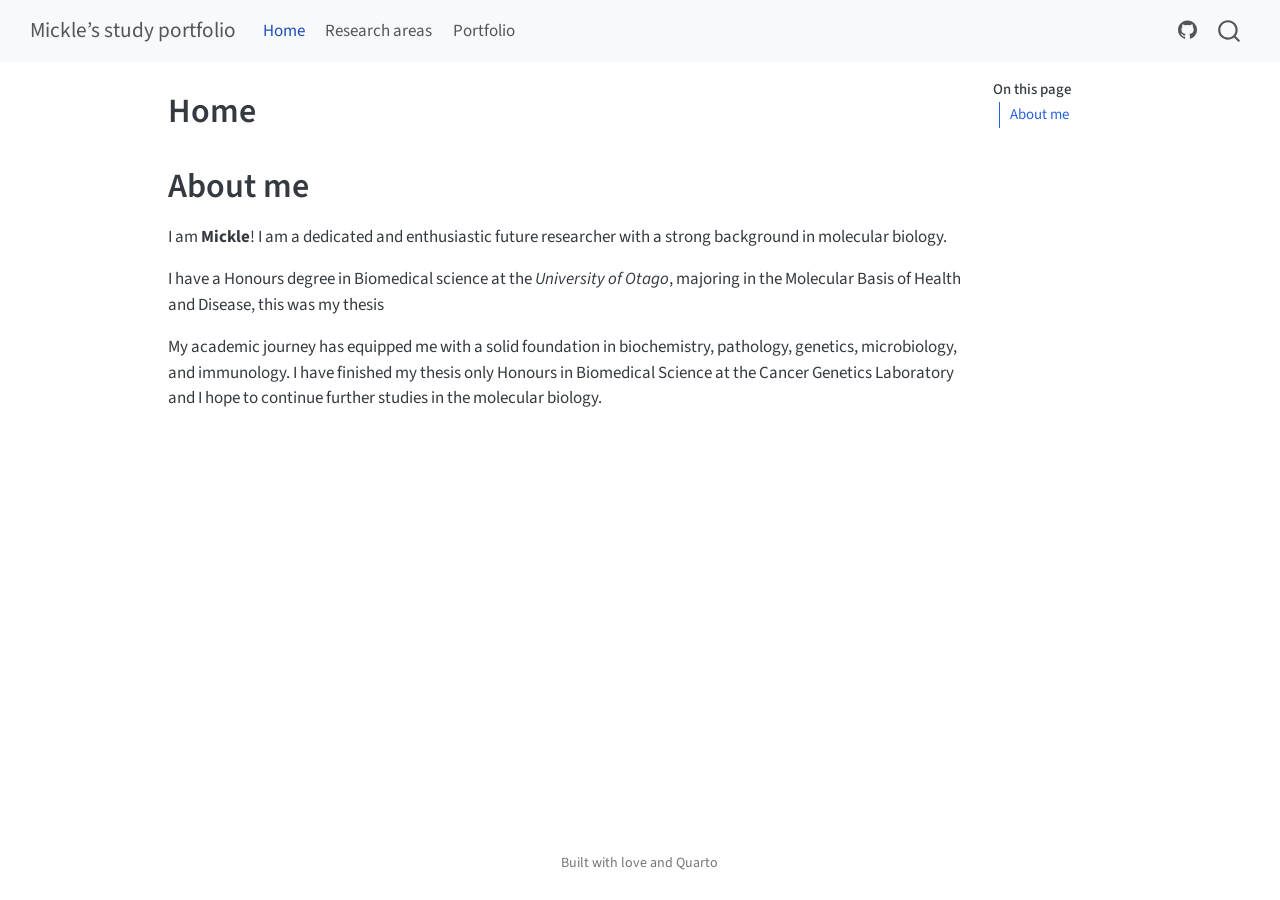
==== docs/index.html @ a11b0e27 "fist publish website" ====
<!DOCTYPE html>
<html xmlns="http://www.w3.org/1999/xhtml" lang="en" xml:lang="en"><head>

<meta charset="utf-8">
<meta name="generator" content="quarto-1.9.36">

<meta name="viewport" content="width=device-width, initial-scale=1.0, user-scalable=yes">


<title>Home – Mickle’s study portfolio</title>
<style>
/* Default styles provided by pandoc.
** See https://pandoc.org/MANUAL.html#variables-for-html for config info.
*/
code{white-space: pre-wrap;}
span.smallcaps{font-variant: small-caps;}
div.columns{display: flex; gap: min(4vw, 1.5em);}
div.column{flex: auto; overflow-x: auto;}
div.hanging-indent{margin-left: 1.5em; text-indent: -1.5em;}
ul.task-list{list-style: none;}
ul.task-list li input[type="checkbox"] {
  width: 0.8em;
  margin: 0 0.8em 0.2em -1em; /* quarto-specific, see https://github.com/quarto-dev/quarto-cli/issues/4556 */ 
  vertical-align: middle;
}
</style>


<script src="site_libs/quarto-nav/quarto-nav.js"></script>
<script src="site_libs/quarto-nav/headroom.min.js"></script>
<script src="site_libs/clipboard/clipboard.min.js"></script>
<script src="site_libs/quarto-search/autocomplete.umd.js"></script>
<script src="site_libs/quarto-search/fuse.min.js"></script>
<script src="site_libs/quarto-search/quarto-search.js"></script>
<meta name="quarto:offset" content="./">
<script src="site_libs/quarto-html/quarto.js" type="module"></script>
<script src="site_libs/quarto-html/tabsets/tabsets.js" type="module"></script>
<script src="site_libs/quarto-html/popper.min.js"></script>
<script src="site_libs/quarto-html/tippy.umd.min.js"></script>
<script src="site_libs/quarto-html/anchor.min.js"></script>
<link href="site_libs/quarto-html/tippy.css" rel="stylesheet">
<link href="site_libs/quarto-html/quarto-syntax-highlighting-845c23b38eaddc0f92fda52bfe77a8c8.css" rel="stylesheet" id="quarto-text-highlighting-styles">
<script src="site_libs/bootstrap/bootstrap.min.js"></script>
<link href="site_libs/bootstrap/bootstrap-icons.css" rel="stylesheet">
<link href="site_libs/bootstrap/bootstrap-a0f9fd0d421825b736dc1bbcbcba2219.min.css" rel="stylesheet" append-hash="true" id="quarto-bootstrap" data-mode="light">
<script id="quarto-search-options" type="application/json">{
  "location": "navbar",
  "copy-button": false,
  "collapse-after": 3,
  "panel-placement": "end",
  "type": "overlay",
  "limit": 50,
  "keyboard-shortcut": [
    "f",
    "/",
    "s"
  ],
  "show-item-context": false,
  "language": {
    "search-no-results-text": "No results",
    "search-matching-documents-text": "matching documents",
    "search-copy-link-title": "Copy link to search",
    "search-hide-matches-text": "Hide additional matches",
    "search-more-match-text": "more match in this document",
    "search-more-matches-text": "more matches in this document",
    "search-clear-button-title": "Clear",
    "search-text-placeholder": "",
    "search-detached-cancel-button-title": "Cancel",
    "search-submit-button-title": "Submit",
    "search-label": "Search"
  }
}</script>


</head>

<body class="nav-fixed quarto-light">

<div id="quarto-search-results"></div>
  <header id="quarto-header" class="headroom fixed-top">
    <nav class="navbar navbar-expand-lg " data-bs-theme="dark">
      <div class="navbar-container container-fluid">
      <div class="navbar-brand-container mx-auto">
    <a class="navbar-brand" href="./index.html">
    <span class="navbar-title">Mickle’s study portfolio</span>
    </a>
  </div>
            <div id="quarto-search" class="" title="Search"></div>
          <button class="navbar-toggler" type="button" data-bs-toggle="collapse" data-bs-target="#navbarCollapse" aria-controls="navbarCollapse" role="menu" aria-expanded="false" aria-label="Toggle navigation" onclick="if (window.quartoToggleHeadroom) { window.quartoToggleHeadroom(); }">
  <span class="navbar-toggler-icon"></span>
</button>
          <div class="collapse navbar-collapse" id="navbarCollapse">
            <ul class="navbar-nav navbar-nav-scroll me-auto">
  <li class="nav-item">
    <a class="nav-link active" href="./index.html" aria-current="page"> 
<span class="menu-text">Home</span></a>
  </li>  
  <li class="nav-item">
    <a class="nav-link" href="./research_focus.html"> 
<span class="menu-text">Research areas</span></a>
  </li>  
  <li class="nav-item">
    <a class="nav-link" href="./portfolio.html"> 
<span class="menu-text">Portfolio</span></a>
  </li>  
</ul>
            <ul class="navbar-nav navbar-nav-scroll ms-auto">
  <li class="nav-item compact">
    <a class="nav-link" href="https://github.com/mckljo"> <i class="bi bi-github" role="img" aria-label="GitHub">
</i> 
<span class="menu-text"></span></a>
  </li>  
</ul>
          </div> <!-- /navcollapse -->
            <div class="quarto-navbar-tools">
</div>
      </div> <!-- /container-fluid -->
    </nav>
</header>
<!-- content -->
<div id="quarto-content" class="quarto-container page-columns page-rows-contents page-layout-article page-navbar">
<!-- sidebar -->
<!-- margin-sidebar -->
    <div id="quarto-margin-sidebar" class="sidebar margin-sidebar">
        <nav id="TOC" role="doc-toc" class="toc-active">
    <h2 id="toc-title">On this page</h2>
   
  <ul>
  <li><a href="#about-me" id="toc-about-me" class="nav-link active" data-scroll-target="#about-me">About me</a></li>
  </ul>
</nav>
    </div>
<!-- main -->
<main class="content" id="quarto-document-content">

<header id="title-block-header" class="quarto-title-block default">
<div class="quarto-title">
<h1 class="title">Home</h1>
</div>



<div class="quarto-title-meta">

    
  
    
  </div>
  


</header>


<section id="about-me" class="level1">
<h1>About me</h1>
<p>I am <strong>Mickle</strong>! I am a dedicated and enthusiastic future researcher with a strong background in molecular biology.</p>
<p>I have a Honours degree in Biomedical science at the <em>University of Otago</em>, majoring in the Molecular Basis of Health and Disease, this was my thesis</p>
<p>My academic journey has equipped me with a solid foundation in biochemistry, pathology, genetics, microbiology, and immunology. I have finished my thesis only Honours in Biomedical Science at the Cancer Genetics Laboratory and I hope to continue further studies in the molecular biology.</p>


</section>

</main> <!-- /main -->
<script id="quarto-html-after-body" type="application/javascript">
  window.document.addEventListener("DOMContentLoaded", function (event) {
    const icon = "";
    const anchorJS = new window.AnchorJS();
    anchorJS.options = {
      placement: 'right',
      icon: icon
    };
    anchorJS.add('.anchored');
    const isCodeAnnotation = (el) => {
      for (const clz of el.classList) {
        if (clz.startsWith('code-annotation-')) {                     
          return true;
        }
      }
      return false;
    }
    const onCopySuccess = function(e) {
      // button target
      const button = e.trigger;
      // don't keep focus
      button.blur();
      // flash "checked"
      button.classList.add('code-copy-button-checked');
      var currentTitle = button.getAttribute("title");
      button.setAttribute("title", "Copied!");
      let tooltip;
      if (window.bootstrap) {
        button.setAttribute("data-bs-toggle", "tooltip");
        button.setAttribute("data-bs-placement", "left");
        button.setAttribute("data-bs-title", "Copied!");
        tooltip = new bootstrap.Tooltip(button, 
          { trigger: "manual", 
            customClass: "code-copy-button-tooltip",
            offset: [0, -8]});
        tooltip.show();    
      }
      setTimeout(function() {
        if (tooltip) {
          tooltip.hide();
          button.removeAttribute("data-bs-title");
          button.removeAttribute("data-bs-toggle");
          button.removeAttribute("data-bs-placement");
        }
        button.setAttribute("title", currentTitle);
        button.classList.remove('code-copy-button-checked');
      }, 1000);
      // clear code selection
      e.clearSelection();
    }
    const getTextToCopy = function(trigger) {
      const outerScaffold = trigger.parentElement.cloneNode(true);
      const codeEl = outerScaffold.querySelector('code');
      for (const childEl of codeEl.children) {
        if (isCodeAnnotation(childEl)) {
          childEl.remove();
        }
      }
      return codeEl.innerText;
    }
    const clipboard = new window.ClipboardJS('.code-copy-button:not([data-in-quarto-modal])', {
      text: getTextToCopy
    });
    clipboard.on('success', onCopySuccess);
    if (window.document.getElementById('quarto-embedded-source-code-modal')) {
      const clipboardModal = new window.ClipboardJS('.code-copy-button[data-in-quarto-modal]', {
        text: getTextToCopy,
        container: window.document.getElementById('quarto-embedded-source-code-modal')
      });
      clipboardModal.on('success', onCopySuccess);
    }
      var localhostRegex = new RegExp(/^(?:http|https):\/\/localhost\:?[0-9]*\//);
      var mailtoRegex = new RegExp(/^mailto:/);
        var filterRegex = new RegExp('/' + window.location.host + '/');
      var isInternal = (href) => {
          return filterRegex.test(href) || localhostRegex.test(href) || mailtoRegex.test(href);
      }
      // Inspect non-navigation links and adorn them if external
     var links = window.document.querySelectorAll('a[href]:not(.nav-link):not(.navbar-brand):not(.toc-action):not(.sidebar-link):not(.sidebar-item-toggle):not(.pagination-link):not(.no-external):not([aria-hidden]):not(.dropdown-item):not(.quarto-navigation-tool):not(.about-link)');
      for (var i=0; i<links.length; i++) {
        const link = links[i];
        if (!isInternal(link.href)) {
          // undo the damage that might have been done by quarto-nav.js in the case of
          // links that we want to consider external
          if (link.dataset.originalHref !== undefined) {
            link.href = link.dataset.originalHref;
          }
        }
      }
    function tippyHover(el, contentFn, onTriggerFn, onUntriggerFn) {
      const config = {
        allowHTML: true,
        maxWidth: 500,
        delay: 100,
        arrow: false,
        appendTo: function(el) {
            return el.parentElement;
        },
        interactive: true,
        interactiveBorder: 10,
        theme: 'quarto',
        placement: 'bottom-start',
      };
      if (contentFn) {
        config.content = contentFn;
      }
      if (onTriggerFn) {
        config.onTrigger = onTriggerFn;
      }
      if (onUntriggerFn) {
        config.onUntrigger = onUntriggerFn;
      }
      window.tippy(el, config); 
    }
    const noterefs = window.document.querySelectorAll('a[role="doc-noteref"]');
    for (var i=0; i<noterefs.length; i++) {
      const ref = noterefs[i];
      tippyHover(ref, function() {
        // use id or data attribute instead here
        let href = ref.getAttribute('data-footnote-href') || ref.getAttribute('href');
        try { href = new URL(href).hash; } catch {}
        const id = href.replace(/^#\/?/, "");
        const note = window.document.getElementById(id);
        if (note) {
          return note.innerHTML;
        } else {
          return "";
        }
      });
    }
    const xrefs = window.document.querySelectorAll('a.quarto-xref');
    const processXRef = (id, note) => {
      // Strip column container classes
      const stripColumnClz = (el) => {
        el.classList.remove("page-full", "page-columns");
        if (el.children) {
          for (const child of el.children) {
            stripColumnClz(child);
          }
        }
      }
      stripColumnClz(note)
      if (id === null || id.startsWith('sec-')) {
        // Special case sections, only their first couple elements
        const container = document.createElement("div");
        if (note.children && note.children.length > 2) {
          container.appendChild(note.children[0].cloneNode(true));
          for (let i = 1; i < note.children.length; i++) {
            const child = note.children[i];
            if (child.tagName === "P" && child.innerText === "") {
              continue;
            } else {
              container.appendChild(child.cloneNode(true));
              break;
            }
          }
          if (window.Quarto?.typesetMath) {
            window.Quarto.typesetMath(container);
          }
          return container.innerHTML
        } else {
          if (window.Quarto?.typesetMath) {
            window.Quarto.typesetMath(note);
          }
          return note.innerHTML;
        }
      } else {
        // Remove any anchor links if they are present
        const anchorLink = note.querySelector('a.anchorjs-link');
        if (anchorLink) {
          anchorLink.remove();
        }
        if (window.Quarto?.typesetMath) {
          window.Quarto.typesetMath(note);
        }
        if (note.classList.contains("callout")) {
          return note.outerHTML;
        } else {
          return note.innerHTML;
        }
      }
    }
    for (var i=0; i<xrefs.length; i++) {
      const xref = xrefs[i];
      tippyHover(xref, undefined, function(instance) {
        instance.disable();
        let url = xref.getAttribute('href');
        let hash = undefined; 
        if (url.startsWith('#')) {
          hash = url;
        } else {
          try { hash = new URL(url).hash; } catch {}
        }
        if (hash) {
          const id = hash.replace(/^#\/?/, "");
          const note = window.document.getElementById(id);
          if (note !== null) {
            try {
              const html = processXRef(id, note.cloneNode(true));
              instance.setContent(html);
            } finally {
              instance.enable();
              instance.show();
            }
          } else {
            // See if we can fetch this
            fetch(url.split('#')[0])
            .then(res => res.text())
            .then(html => {
              const parser = new DOMParser();
              const htmlDoc = parser.parseFromString(html, "text/html");
              const note = htmlDoc.getElementById(id);
              if (note !== null) {
                const html = processXRef(id, note);
                instance.setContent(html);
              } 
            }).finally(() => {
              instance.enable();
              instance.show();
            });
          }
        } else {
          // See if we can fetch a full url (with no hash to target)
          // This is a special case and we should probably do some content thinning / targeting
          fetch(url)
          .then(res => res.text())
          .then(html => {
            const parser = new DOMParser();
            const htmlDoc = parser.parseFromString(html, "text/html");
            const note = htmlDoc.querySelector('main.content');
            if (note !== null) {
              // This should only happen for chapter cross references
              // (since there is no id in the URL)
              // remove the first header
              if (note.children.length > 0 && note.children[0].tagName === "HEADER") {
                note.children[0].remove();
              }
              const html = processXRef(null, note);
              instance.setContent(html);
            } 
          }).finally(() => {
            instance.enable();
            instance.show();
          });
        }
      }, function(instance) {
      });
    }
        let selectedAnnoteEl;
        const selectorForAnnotation = ( cell, annotation) => {
          let cellAttr = 'data-code-cell="' + cell + '"';
          let lineAttr = 'data-code-annotation="' +  annotation + '"';
          const selector = 'span[' + cellAttr + '][' + lineAttr + ']';
          return selector;
        }
        const selectCodeLines = (annoteEl) => {
          const doc = window.document;
          const targetCell = annoteEl.getAttribute("data-target-cell");
          const targetAnnotation = annoteEl.getAttribute("data-target-annotation");
          const annoteSpan = window.document.querySelector(selectorForAnnotation(targetCell, targetAnnotation));
          const lines = annoteSpan.getAttribute("data-code-lines").split(",");
          const lineIds = lines.map((line) => {
            return targetCell + "-" + line;
          })
          let top = null;
          let height = null;
          let parent = null;
          if (lineIds.length > 0) {
              //compute the position of the single el (top and bottom and make a div)
              const el = window.document.getElementById(lineIds[0]);
              top = el.offsetTop;
              height = el.offsetHeight;
              parent = el.parentElement.parentElement;
            if (lineIds.length > 1) {
              const lastEl = window.document.getElementById(lineIds[lineIds.length - 1]);
              const bottom = lastEl.offsetTop + lastEl.offsetHeight;
              height = bottom - top;
            }
            if (top !== null && height !== null && parent !== null) {
              // cook up a div (if necessary) and position it 
              let div = window.document.getElementById("code-annotation-line-highlight");
              if (div === null) {
                div = window.document.createElement("div");
                div.setAttribute("id", "code-annotation-line-highlight");
                div.style.position = 'absolute';
                parent.appendChild(div);
              }
              div.style.top = top - 2 + "px";
              div.style.height = height + 4 + "px";
              div.style.left = 0;
              let gutterDiv = window.document.getElementById("code-annotation-line-highlight-gutter");
              if (gutterDiv === null) {
                gutterDiv = window.document.createElement("div");
                gutterDiv.setAttribute("id", "code-annotation-line-highlight-gutter");
                gutterDiv.style.position = 'absolute';
                const codeCell = window.document.getElementById(targetCell);
                const gutter = codeCell.querySelector('.code-annotation-gutter');
                gutter.appendChild(gutterDiv);
              }
              gutterDiv.style.top = top - 2 + "px";
              gutterDiv.style.height = height + 4 + "px";
            }
            selectedAnnoteEl = annoteEl;
          }
        };
        const unselectCodeLines = () => {
          const elementsIds = ["code-annotation-line-highlight", "code-annotation-line-highlight-gutter"];
          elementsIds.forEach((elId) => {
            const div = window.document.getElementById(elId);
            if (div) {
              div.remove();
            }
          });
          selectedAnnoteEl = undefined;
        };
          // Handle positioning of the toggle
      window.addEventListener(
        "resize",
        throttle(() => {
          elRect = undefined;
          if (selectedAnnoteEl) {
            selectCodeLines(selectedAnnoteEl);
          }
        }, 10)
      );
      function throttle(fn, ms) {
      let throttle = false;
      let timer;
        return (...args) => {
          if(!throttle) { // first call gets through
              fn.apply(this, args);
              throttle = true;
          } else { // all the others get throttled
              if(timer) clearTimeout(timer); // cancel #2
              timer = setTimeout(() => {
                fn.apply(this, args);
                timer = throttle = false;
              }, ms);
          }
        };
      }
        // Attach click handler to the DT
        const annoteDls = window.document.querySelectorAll('dt[data-target-cell]');
        for (const annoteDlNode of annoteDls) {
          annoteDlNode.addEventListener('click', (event) => {
            const clickedEl = event.target;
            if (clickedEl !== selectedAnnoteEl) {
              unselectCodeLines();
              const activeEl = window.document.querySelector('dt[data-target-cell].code-annotation-active');
              if (activeEl) {
                activeEl.classList.remove('code-annotation-active');
              }
              selectCodeLines(clickedEl);
              clickedEl.classList.add('code-annotation-active');
            } else {
              // Unselect the line
              unselectCodeLines();
              clickedEl.classList.remove('code-annotation-active');
            }
          });
        }
    const findCites = (el) => {
      const parentEl = el.parentElement;
      if (parentEl) {
        const cites = parentEl.dataset.cites;
        if (cites) {
          return {
            el,
            cites: cites.split(' ')
          };
        } else {
          return findCites(el.parentElement)
        }
      } else {
        return undefined;
      }
    };
    var bibliorefs = window.document.querySelectorAll('a[role="doc-biblioref"]');
    for (var i=0; i<bibliorefs.length; i++) {
      const ref = bibliorefs[i];
      const citeInfo = findCites(ref);
      if (citeInfo) {
        tippyHover(citeInfo.el, function() {
          var popup = window.document.createElement('div');
          citeInfo.cites.forEach(function(cite) {
            var citeDiv = window.document.createElement('div');
            citeDiv.classList.add('hanging-indent');
            citeDiv.classList.add('csl-entry');
            var biblioDiv = window.document.getElementById('ref-' + cite);
            if (biblioDiv) {
              citeDiv.innerHTML = biblioDiv.innerHTML;
            }
            popup.appendChild(citeDiv);
          });
          return popup.innerHTML;
        });
      }
    }
  });
  </script>
</div> <!-- /content -->
<footer class="footer">
  <div class="nav-footer">
    <div class="nav-footer-left">
      &nbsp;
    </div>   
    <div class="nav-footer-center">
      <ul class="footer-items list-unstyled">
    <li class="nav-item">
    <a class="nav-link" href="https://quarto.org">
<p>Built with love and Quarto</p>
</a>
  </li>  
</ul>
    </div>
    <div class="nav-footer-right">
      &nbsp;
    </div>
  </div>
</footer>




</body></html>
---- docs/site_libs/quarto-html/tippy.css ----
.tippy-box[data-animation=fade][data-state=hidden]{opacity:0}[data-tippy-root]{max-width:calc(100vw - 10px)}.tippy-box{position:relative;background-color:#333;color:#fff;border-radius:4px;font-size:14px;line-height:1.4;white-space:normal;outline:0;transition-property:transform,visibility,opacity}.tippy-box[data-placement^=top]>.tippy-arrow{bottom:0}.tippy-box[data-placement^=top]>.tippy-arrow:before{bottom:-7px;left:0;border-width:8px 8px 0;border-top-color:initial;transform-origin:center top}.tippy-box[data-placement^=bottom]>.tippy-arrow{top:0}.tippy-box[data-placement^=bottom]>.tippy-arrow:before{top:-7px;left:0;border-width:0 8px 8px;border-bottom-color:initial;transform-origin:center bottom}.tippy-box[data-placement^=left]>.tippy-arrow{right:0}.tippy-box[data-placement^=left]>.tippy-arrow:before{border-width:8px 0 8px 8px;border-left-color:initial;right:-7px;transform-origin:center left}.tippy-box[data-placement^=right]>.tippy-arrow{left:0}.tippy-box[data-placement^=right]>.tippy-arrow:before{left:-7px;border-width:8px 8px 8px 0;border-right-color:initial;transform-origin:center right}.tippy-box[data-inertia][data-state=visible]{transition-timing-function:cubic-bezier(.54,1.5,.38,1.11)}.tippy-arrow{width:16px;height:16px;color:#333}.tippy-arrow:before{content:"";position:absolute;border-color:transparent;border-style:solid}.tippy-content{position:relative;padding:5px 9px;z-index:1}
---- docs/site_libs/quarto-html/quarto-syntax-highlighting-845c23b38eaddc0f92fda52bfe77a8c8.css ----
/* quarto syntax highlight colors */
:root {
  --quarto-hl-ot-color: #003B4F;
  --quarto-hl-at-color: #657422;
  --quarto-hl-ss-color: #20794D;
  --quarto-hl-an-color: #5E5E5E;
  --quarto-hl-fu-color: #4758AB;
  --quarto-hl-st-color: #20794D;
  --quarto-hl-cf-color: #003B4F;
  --quarto-hl-op-color: #5E5E5E;
  --quarto-hl-er-color: #AD0000;
  --quarto-hl-bn-color: #AD0000;
  --quarto-hl-al-color: #AD0000;
  --quarto-hl-va-color: #111111;
  --quarto-hl-bu-color: inherit;
  --quarto-hl-ex-color: inherit;
  --quarto-hl-pp-color: #AD0000;
  --quarto-hl-in-color: #5E5E5E;
  --quarto-hl-vs-color: #20794D;
  --quarto-hl-wa-color: #5E5E5E;
  --quarto-hl-do-color: #5E5E5E;
  --quarto-hl-im-color: #00769E;
  --quarto-hl-ch-color: #20794D;
  --quarto-hl-dt-color: #AD0000;
  --quarto-hl-fl-color: #AD0000;
  --quarto-hl-co-color: #5E5E5E;
  --quarto-hl-cv-color: #5E5E5E;
  --quarto-hl-cn-color: #8f5902;
  --quarto-hl-sc-color: #5E5E5E;
  --quarto-hl-dv-color: #AD0000;
  --quarto-hl-kw-color: #003B4F;
}

/* other quarto variables */
:root {
  --quarto-font-monospace: SFMono-Regular, Menlo, Monaco, Consolas, "Liberation Mono", "Courier New", monospace;
}

/* syntax highlight based on Pandoc's rules */
pre > code.sourceCode > span {
  color: #003B4F;
}

code.sourceCode > span {
  color: #003B4F;
}

div.sourceCode,
div.sourceCode pre.sourceCode {
  color: #003B4F;
}

/* Normal */
code span {
  color: #003B4F;
}

/* Alert */
code span.al {
  color: #AD0000;
  font-style: inherit;
}

/* Annotation */
code span.an {
  color: #5E5E5E;
  font-style: inherit;
}

/* Attribute */
code span.at {
  color: #657422;
  font-style: inherit;
}

/* BaseN */
code span.bn {
  color: #AD0000;
  font-style: inherit;
}

/* BuiltIn */
code span.bu {
  font-style: inherit;
}

/* ControlFlow */
code span.cf {
  color: #003B4F;
  font-weight: bold;
  font-style: inherit;
}

/* Char */
code span.ch {
  color: #20794D;
  font-style: inherit;
}

/* Constant */
code span.cn {
  color: #8f5902;
  font-style: inherit;
}

/* Comment */
code span.co {
  color: #5E5E5E;
  font-style: inherit;
}

/* CommentVar */
code span.cv {
  color: #5E5E5E;
  font-style: italic;
}

/* Documentation */
code span.do {
  color: #5E5E5E;
  font-style: italic;
}

/* DataType */
code span.dt {
  color: #AD0000;
  font-style: inherit;
}

/* DecVal */
code span.dv {
  color: #AD0000;
  font-style: inherit;
}

/* Error */
code span.er {
  color: #AD0000;
  font-style: inherit;
}

/* Extension */
code span.ex {
  font-style: inherit;
}

/* Float */
code span.fl {
  color: #AD0000;
  font-style: inherit;
}

/* Function */
code span.fu {
  color: #4758AB;
  font-style: inherit;
}

/* Import */
code span.im {
  color: #00769E;
  font-style: inherit;
}

/* Information */
code span.in {
  color: #5E5E5E;
  font-style: inherit;
}

/* Keyword */
code span.kw {
  color: #003B4F;
  font-weight: bold;
  font-style: inherit;
}

/* Operator */
code span.op {
  color: #5E5E5E;
  font-style: inherit;
}

/* Other */
code span.ot {
  color: #003B4F;
  font-style: inherit;
}

/* Preprocessor */
code span.pp {
  color: #AD0000;
  font-style: inherit;
}

/* SpecialChar */
code span.sc {
  color: #5E5E5E;
  font-style: inherit;
}

/* SpecialString */
code span.ss {
  color: #20794D;
  font-style: inherit;
}

/* String */
code span.st {
  color: #20794D;
  font-style: inherit;
}

/* Variable */
code span.va {
  color: #111111;
  font-style: inherit;
}

/* VerbatimString */
code span.vs {
  color: #20794D;
  font-style: inherit;
}

/* Warning */
code span.wa {
  color: #5E5E5E;
  font-style: italic;
}

.prevent-inlining {
  content: "</";
}

/*# sourceMappingURL=ac89f0bb514bba72461919f78549e31c.css.map */
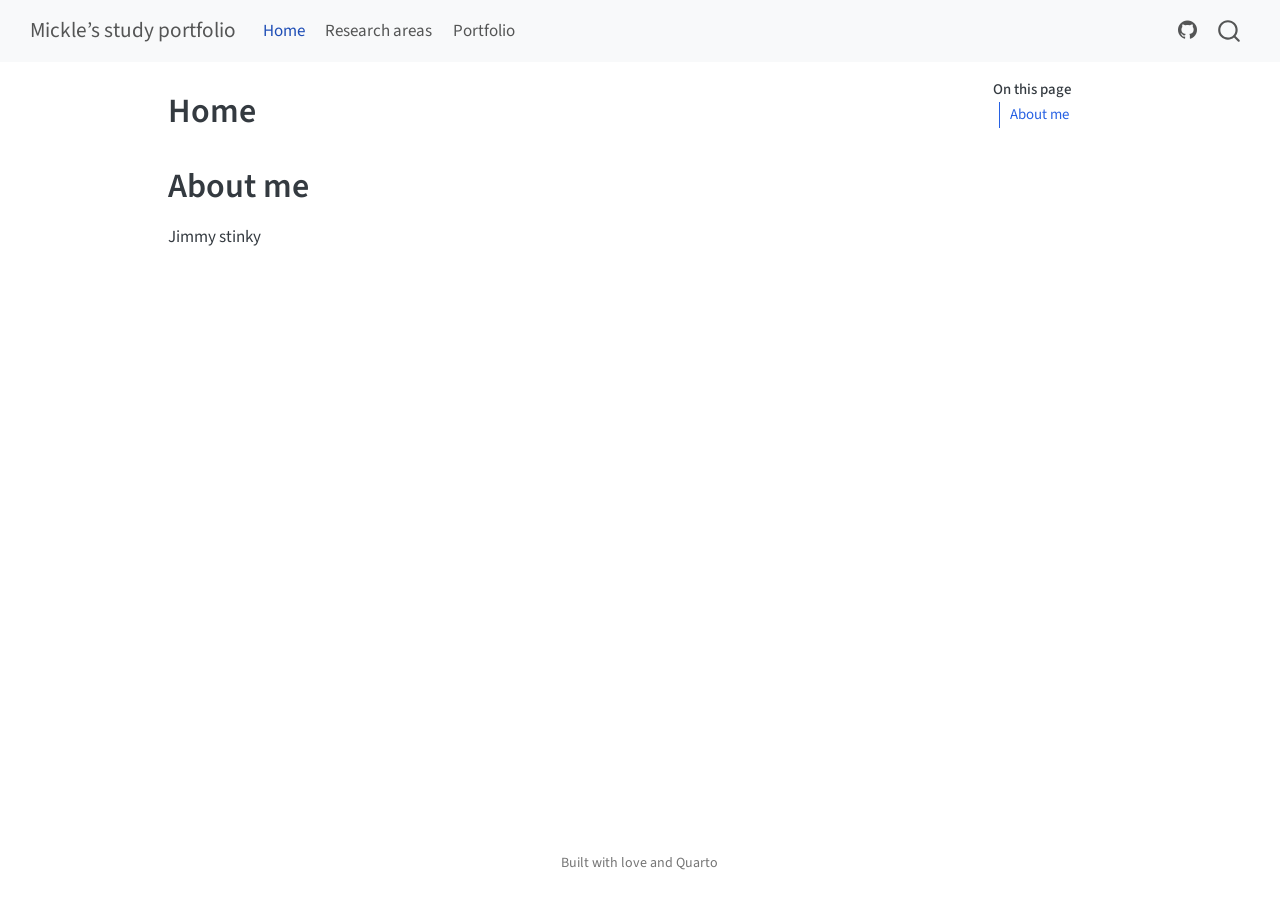
==== commit 2c0d2503: "updating yml" ====
--- a/docs/index.html
+++ b/docs/index.html
@@ -154,9 +154,7 @@
 
 <section id="about-me" class="level1">
 <h1>About me</h1>
-<p>I am <strong>Mickle</strong>! I am a dedicated and enthusiastic future researcher with a strong background in molecular biology.</p>
-<p>I have a Honours degree in Biomedical science at the <em>University of Otago</em>, majoring in the Molecular Basis of Health and Disease, this was my thesis</p>
-<p>My academic journey has equipped me with a solid foundation in biochemistry, pathology, genetics, microbiology, and immunology. I have finished my thesis only Honours in Biomedical Science at the Cancer Genetics Laboratory and I hope to continue further studies in the molecular biology.</p>
+<p>Jimmy stinky</p>
 
 
 </section>
